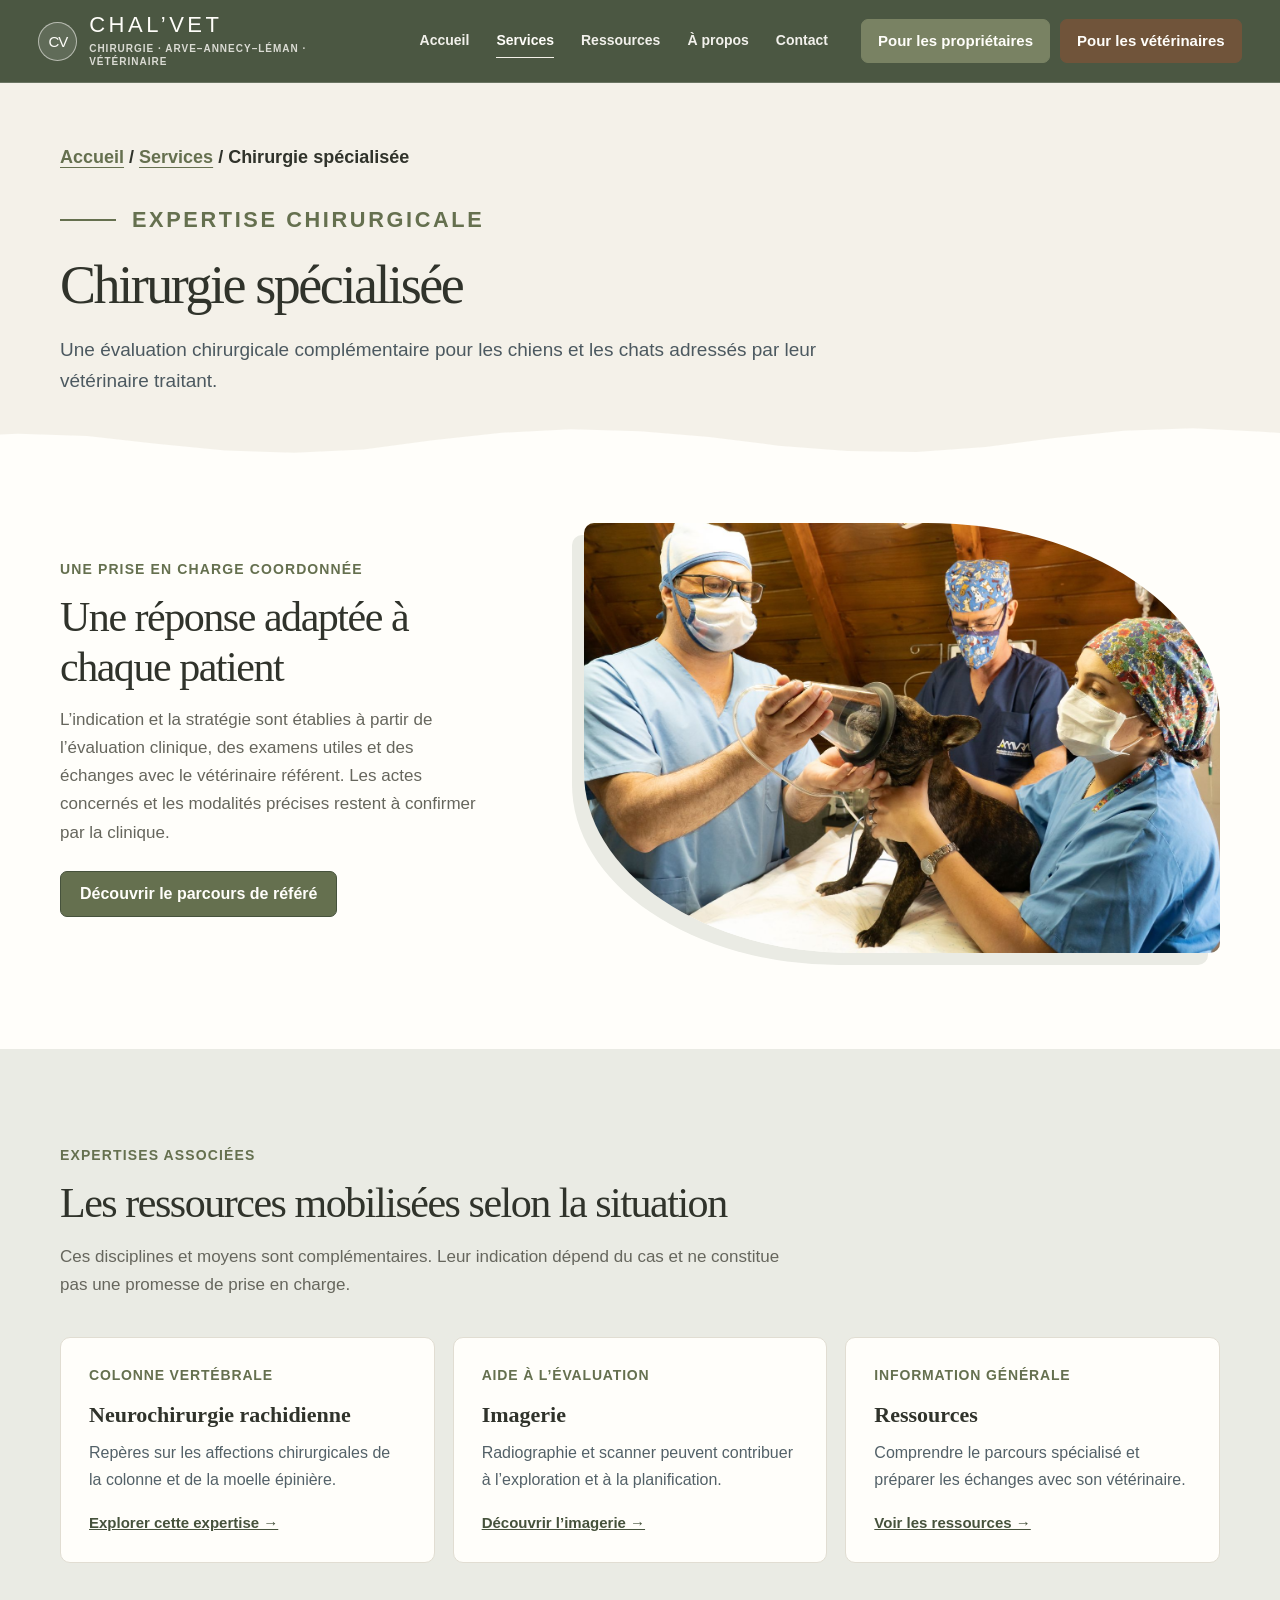
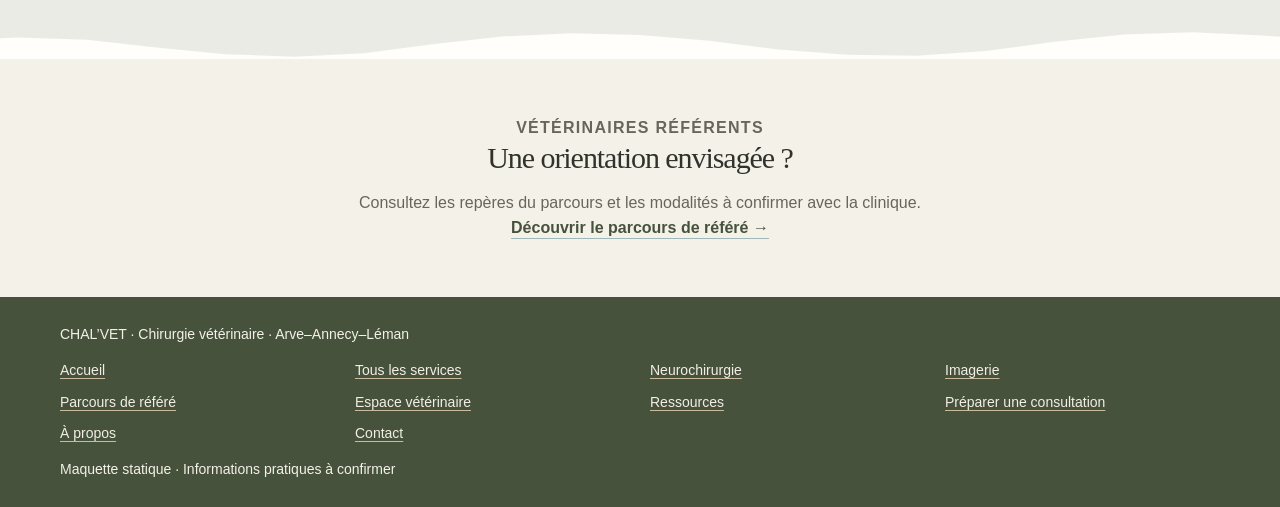
==== Wireframes/Chirurgie spécialisée/index.html @ 5a0411f8 "feat: ajouter la maquette du site CHAL’VET Co-authored-by: Copilot <223556219+Copilot@users.noreply." ====
<!doctype html>
<html lang="fr">
<head>
  <meta charset="utf-8"><meta name="viewport" content="width=device-width, initial-scale=1">
  <meta name="description" content="Découvrez l’expertise en chirurgie spécialisée de CHAL’VET et les repères du parcours de référé.">
  <title>Chirurgie spécialisée — CHAL’VET | Maquette</title><link rel="stylesheet" href="../../Assets/wireframe.css">
</head>
<body>
  <a class="skip-link" href="#contenu">Aller au contenu</a>
  <div class="page-shell">
    <header class="site-header"><div class="container header-inner">
      <a class="brand" href="../Page%20d'accueil/index.html" aria-label="CHAL’VET — Accueil"><span class="brand-symbol" aria-hidden="true">CV</span><span><span class="brand-name">CHAL’VET</span><span class="brand-caption">Chirurgie · Arve–Annecy–Léman · Vétérinaire</span></span></a>
      <nav class="main-nav" aria-label="Navigation principale">
        <a class="nav-link" href="../Page%20d'accueil/index.html">Accueil</a><a class="nav-link" href="../Services/index.html" aria-current="page">Services</a><a class="nav-link" href="../Ressources/index.html">Ressources</a><a class="nav-link" href="../À%20propos/index.html">À propos</a><a class="nav-link" href="../Contact/index.html">Contact</a>
      </nav>
        <nav class="header-actions" aria-label="Accès par profil">
          <a class="nav-owner-cta" href="../Prendre%20RDV/index.html">Pour les propriétaires</a>
          <a class="nav-cta" href="../Référer%20un%20cas/index.html">Pour les vétérinaires</a>
        </nav>
    </div></header>
    <main id="contenu">
      <section class="page-hero"><div class="container"><p class="breadcrumbs"><a href="../Page%20d'accueil/index.html">Accueil</a> / <a href="../Services/index.html">Services</a> / Chirurgie spécialisée</p><p class="eyebrow">Expertise chirurgicale</p><h1>Chirurgie spécialisée</h1><p class="lead">Une évaluation chirurgicale complémentaire pour les chiens et les chats adressés par leur vétérinaire traitant.</p></div></section>
      <section class="section"><div class="container split">
        <div><p class="eyebrow">Une prise en charge coordonnée</p><h2>Une réponse adaptée à chaque patient</h2><p class="section-intro">L’indication et la stratégie sont établies à partir de l’évaluation clinique, des examens utiles et des échanges avec le vétérinaire référent. Les actes concernés et les modalités précises restent à confirmer par la clinique.</p><p class="action-spacing"><a class="button" href="../Référer%20un%20cas/index.html">Découvrir le parcours de référé</a></p></div>
        <img class="photo-panel" src="../../Assets/Images/preparation-chirurgie-chien.jpg" alt="Une équipe vétérinaire prépare un chien pour une intervention.">
      </div></section>
      <section class="section section-soft"><div class="container"><div class="section-heading"><p class="eyebrow">Expertises associées</p><h2>Les ressources mobilisées selon la situation</h2><p class="section-intro">Ces disciplines et moyens sont complémentaires. Leur indication dépend du cas et ne constitue pas une promesse de prise en charge.</p></div>
        <div class="card-grid">
          <article class="content-panel"><span class="card-kicker">COLONNE VERTÉBRALE</span><h3>Neurochirurgie rachidienne</h3><p>Repères sur les affections chirurgicales de la colonne et de la moelle épinière.</p><a class="card-link" href="../Neurochirurgie/index.html">Explorer cette expertise →</a></article>
          <article class="content-panel"><span class="card-kicker">AIDE À L’ÉVALUATION</span><h3>Imagerie</h3><p>Radiographie et scanner peuvent contribuer à l’exploration et à la planification.</p><a class="card-link" href="../Imagerie/index.html">Découvrir l’imagerie →</a></article>
          <article class="content-panel"><span class="card-kicker">INFORMATION GÉNÉRALE</span><h3>Ressources</h3><p>Comprendre le parcours spécialisé et préparer les échanges avec son vétérinaire.</p><a class="card-link" href="../Ressources/index.html">Voir les ressources →</a></article>
        </div>
      </div></section>
      <section class="contact-band"><div class="container"><p class="eyebrow">Vétérinaires référents</p><h2>Une orientation envisagée&nbsp;?</h2><p>Consultez les repères du parcours et les modalités à confirmer avec la clinique.</p><p class="action-spacing-tight"><a class="text-link" href="../Référer%20un%20cas/index.html">Découvrir le parcours de référé →</a></p></div></section>
    </main>
    <footer class="site-footer"><div class="container footer-inner"><p>CHAL’VET · Chirurgie vétérinaire · Arve–Annecy–Léman</p><nav class="footer-nav" aria-label="Navigation secondaire"><a href="../Page%20d'accueil/index.html">Accueil</a><a href="../Services/index.html">Tous les services</a><a href="../Neurochirurgie/index.html">Neurochirurgie</a><a href="../Imagerie/index.html">Imagerie</a><a href="../Référer%20un%20cas/index.html">Parcours de référé</a><a href="../Espace%20professionnel/index.html">Espace vétérinaire</a><a href="../Ressources/index.html">Ressources</a><a href="../Prendre%20RDV/index.html">Préparer une consultation</a><a href="../À%20propos/index.html">À propos</a><a href="../Contact/index.html">Contact</a></nav><p>Maquette statique · Informations pratiques à confirmer</p></div></footer>
  </div>
</body></html>
---- Assets/wireframe.css ----
:root {
  color-scheme: light;
  --ink: #30332b;
  --petrol: #65704f;
  --petrol-dark: #46523c;
  --mist: #eeece3;
  --paper: #f4f1e9;
  --white: #fffefa;
  --muted: #66665d;
  --line: #e1ddd2;
  --accent: #987653;
  --accent-soft: #efe7db;
  --sunlit: #d9cfb3;
  --sage-dark: #46513a;
  --sage-light: #eaebe4;
  --brown-ink: #70543a;
  --page-width: 1160px;
  --radius: 10px;
  font-family: "Optima", "Candara", "Segoe UI", sans-serif;
  color: var(--ink);
  background: var(--paper);
  scroll-behavior: smooth;
}

* { box-sizing: border-box; }
body { min-width: 320px; margin: 0; background: var(--white); }
a { color: inherit; }
img { display: block; max-width: 100%; }
.page-shell { overflow: clip; }
.container { width: min(var(--page-width), calc(100% - 64px)); margin-inline: auto; }
.skip-link {
  position: fixed; z-index: 100; top: 8px; left: 8px; padding: 12px 16px;
  transform: translateY(-150%); border-radius: 6px; background: var(--ink); color: var(--white);
}
.skip-link:focus { transform: translateY(0); }

.site-header {
  position: sticky; z-index: 20; top: 0; border-bottom: 1px solid rgba(255,253,249,.18);
  background: rgba(70,82,60,.97); color: var(--white); backdrop-filter: blur(16px) saturate(120%);
}
.site-header .header-inner {
  width: 100%; padding-inline: clamp(20px, 3vw, 48px);
  min-height: 82px; display: grid; grid-template-columns: 1fr auto 1fr; align-items: center; gap: 22px;
}
.brand { display: flex; align-items: center; gap: 12px; justify-self: start; text-decoration: none; }
.brand-symbol {
  width: 39px; height: 39px; display: grid; place-items: center; border: 1px solid rgba(255,253,249,.55);
  border-radius: 50%; background: rgba(255,253,249,.12); color: var(--white);
  font: 500 15px/1 "Segoe UI", sans-serif; letter-spacing: -.08em;
}
.brand-name { display: block; font: 400 22px/1 "Century Gothic", "Segoe UI", sans-serif; letter-spacing: .16em; }
.brand-caption {
  display: block; margin-top: 6px; color: rgba(255,253,249,.8); font: 600 10px/1.35 "Segoe UI", sans-serif;
  letter-spacing: .1em; text-transform: uppercase;
}
.main-nav { display: flex; align-items: center; gap: 5px; }
.header-actions { display: flex; align-items: center; justify-self: end; gap: 10px; }
.nav-link {
  display: inline-flex; min-height: 42px; align-items: center; padding: 0 11px;
  border-radius: 6px; color: rgba(255,253,249,.93); font: 600 14px/1.25 "Segoe UI", sans-serif;
  text-decoration: none; white-space: nowrap;
}
.nav-link:hover { background: rgba(255,253,249,.12); color: var(--white); }
.nav-link[aria-current="page"] {
  position: relative; background: transparent; color: var(--white);
}
.nav-link[aria-current="page"]::after {
  position: absolute; right: 11px; bottom: 4px; left: 11px; height: 1px;
  background: var(--paper); content: "";
}
.nav-cta, .nav-owner-cta, .button {
  display: inline-flex; min-height: 46px; align-items: center; justify-content: center;
  padding: 0 19px; border: 1px solid var(--petrol-dark); border-radius: 7px;
  background: var(--petrol); color: var(--white); font: 700 16px/1.25 "Segoe UI", sans-serif;
  text-decoration: none; text-align: center;
  transition: background-color .22s ease, border-color .22s ease, transform .22s ease, box-shadow .22s ease;
}
.nav-cta { border-color: var(--brown-ink); background: var(--brown-ink); white-space: nowrap; }
.nav-owner-cta { border-color: #798263; background: #798263; white-space: nowrap; }
.nav-cta, .nav-owner-cta { min-height: 44px; padding-inline: 16px; font-size: 15px; }
.nav-cta[aria-current="page"], .nav-owner-cta[aria-current="page"] {
  box-shadow: inset 0 -1px 0 rgba(255,253,249,.9);
}
.nav-cta:hover, .nav-owner-cta:hover, .button:hover { transform: translateY(-2px); border-color: var(--sage-dark); background: var(--sage-dark); box-shadow: 0 8px 20px rgba(33,40,26,.2); }
.nav-cta:hover { border-color: #684a31; background: #684a31; }
.nav-owner-cta:hover { border-color: #626b4e; background: #626b4e; }
.button-secondary {
  border-color: var(--accent); background: transparent; color: var(--brown-ink);
}
.button-secondary:hover { background: var(--accent-soft); }
.text-link {
  color: var(--petrol-dark); font: 700 16px/1.5 "Segoe UI", sans-serif;
  text-decoration-color: #9fb7b7; text-underline-offset: 5px;
  transition: color .2s ease, text-decoration-color .2s ease;
}
.text-link:hover { color: var(--brown-ink); text-decoration-color: currentColor; }

.eyebrow {
  margin: 0 0 14px; color: var(--petrol); font: 700 14px/1.45 "Segoe UI", sans-serif;
  letter-spacing: .08em; text-transform: uppercase;
}
h1, h2, h3, p { margin-top: 0; }
h1, h2, h3, .card-title { font-family: "Palatino Linotype", "Book Antiqua", Georgia, serif; }
h1 {
  max-width: 740px; margin-bottom: 20px; font-size: clamp(40px, 5.1vw, 56px);
  font-weight: 500; line-height: 1.08; letter-spacing: -.045em;
}
h2 { margin-bottom: 14px; font-size: clamp(30px, 3.5vw, 42px); font-weight: 500; line-height: 1.18; letter-spacing: -.035em; }
h3 { margin-bottom: 10px; font-size: 22px; font-weight: 600; line-height: 1.25; }
.lead { max-width: 720px; color: #4c5960; font-size: 19px; line-height: 1.65; }
.section-intro { max-width: 720px; margin-bottom: 0; color: var(--muted); font-size: 17px; line-height: 1.65; }
.section-heading { max-width: 720px; margin-bottom: 38px; }
.section { position: relative; isolation: isolate; overflow: clip; padding: 96px 0; background-color: var(--white); }
main > .page-hero + .section { padding-top: 68px; }
.section > .container { position: relative; z-index: 1; }
.section-soft {
  background: var(--sage-light);
}
.section-petrol { background: var(--petrol-dark); color: var(--white); }
.section-petrol .eyebrow { color: #f3eee5; }
.section-petrol .section-intro { color: #f0eee5; }
.section-petrol .text-link { color: #f3eee5; text-decoration-color: #cabb9f; }
.hero, .page-hero {
  position: relative; isolation: isolate; overflow: hidden;
  background: var(--paper);
}
.hero { padding: 78px 0 92px; }
.page-hero { padding: 70px 0 86px; }
.hero > .container, .page-hero > .container { position: relative; z-index: 1; }
.hero::after, .page-hero::after, .section-soft::after, .section-petrol::after, .founder-card::after {
  position: absolute; z-index: 0; right: -4%; bottom: -1px; left: -4%; height: 48px;
  background: var(--white);
  clip-path: polygon(0 100%,0 60%,5% 54%,10% 59%,15% 75%,20% 89%,25% 94%,30% 87%,35% 68%,40% 52%,45% 45%,50% 49%,55% 61%,60% 79%,65% 90%,70% 92%,75% 82%,80% 63%,85% 48%,90% 43%,95% 50%,100% 60%,100% 100%);
  content: ""; animation: wave-drift 16s ease-in-out infinite alternate;
}
.hero-grid { display: grid; grid-template-columns: minmax(0, 1.08fr) minmax(300px, .92fr); align-items: center; gap: clamp(42px, 7vw, 92px); }
.page-hero-grid { display: grid; grid-template-columns: minmax(0,1.08fr) minmax(280px,.92fr); align-items: center; gap: clamp(36px,6vw,76px); }
.page-hero-grid .breadcrumbs { grid-column: 1 / -1; }
.page-hero-grid .hero-image { object-position: center 68%; }
.hero-grid > div:last-child, .page-hero-grid > div:last-child { position: relative; isolation: isolate; padding: 14px 16px 0 0; }
.hero-grid > div:last-child::before, .page-hero-grid > div:last-child::before {
  position: absolute; z-index: 1; inset: 10px 22px 46px 26px;
  border: 1px solid rgba(152,118,83,.55); border-radius: 48% 52% 12px 12px / 28% 34% 12px 12px;
  content: ""; pointer-events: none; transform: translate(12px,10px);
}
.hero-copy { max-width: 620px; margin-bottom: 27px; color: #4c5960; font-size: 18px; line-height: 1.65; }
.hero-actions { display: flex; flex-wrap: wrap; align-items: center; gap: 14px 22px; }
.action-spacing { margin: 24px 0 0; }
.action-spacing-tight { margin: 18px 0 0; }
.hero-image {
  width: 100%; height: 390px; object-fit: cover; object-position: center 45%;
  border-radius: 48% 52% 12px 12px / 28% 34% 12px 12px;
  box-shadow: 0 20px 42px rgba(48,51,43,.12);
}
.image-caption { margin: 10px 0 0; color: var(--muted); font: 14px/1.5 "Segoe UI", sans-serif; text-align: right; }
.proof-strip { position: relative; z-index: 1; border-bottom: 1px solid var(--line); background: var(--white); }
.proof-grid { display: grid; grid-template-columns: repeat(3,1fr); }
.proof-item { min-height: 104px; display: flex; align-items: center; gap: 14px; padding: 20px 24px; border-right: 1px solid var(--line); }
.proof-item:first-child { padding-left: 0; }
.proof-item:last-child { padding-right: 0; border-right: 0; }
.proof-mark { width: 34px; height: 34px; flex: 0 0 34px; display: grid; place-items: center; border: 1px solid #b9ccca; border-radius: 50%; color: var(--petrol); font: 700 11px/1 "Segoe UI",sans-serif; }
.proof-item p { margin: 0; font-size: 14px; font-weight: 600; line-height: 1.45; }
.card-grid { display: grid; grid-template-columns: repeat(3,minmax(0,1fr)); gap: 18px; }
.card-link-wrapper { display: block; min-width: 0; height: 100%; color: inherit; text-decoration: none; }
.card { height: 100%; overflow: hidden; border: 1px solid var(--line); border-radius: 14px; background: var(--white); box-shadow: 0 8px 26px rgba(33,54,56,.045); transition: transform .28s ease, box-shadow .28s ease, border-color .28s ease; }
.card-link-wrapper:hover .card, .card-link-wrapper:focus-visible .card { transform: translateY(-6px); border-color: #b6a181; box-shadow: 0 18px 38px rgba(52,56,45,.14); }
.card-link-wrapper:focus-visible { border-radius: 14px; outline: 3px solid var(--petrol-dark); outline-offset: 5px; }
.card-body { padding: 24px; }
.card-title { margin: 0 0 12px; font-size: 28px; }
.card p { margin-bottom: 0; color: var(--muted); font-size: 16px; line-height: 1.65; }
.card-kicker { display: block; margin-bottom: 16px; color: var(--petrol); font: 700 14px/1.4 "Segoe UI",sans-serif; letter-spacing: .06em; }
.card-image {
  display: block; width: 100%; height: 210px; margin: 0;
  border-radius: 13px 13px 0 0; object-fit: cover; transition: transform .65s cubic-bezier(.2,.75,.25,1);
}
.expertise-card-grid .card-image { height: 80px; }
.card-link-wrapper:hover .card-image, .card-link-wrapper:focus-visible .card-image { transform: scale(1.055); }
.card-link { display: flex; align-items: center; justify-content: space-between; gap: 16px; margin-top: 18px; color: var(--petrol-dark); font: 700 15px/1.45 "Segoe UI",sans-serif; }
.card-arrow { position: relative; display: grid; width: 34px; height: 34px; flex: 0 0 34px; place-items: center; border-radius: 50%; color: var(--brown-ink); font-size: 20px; transition: color .25s ease, transform .3s ease; }
.card-arrow::before { position: absolute; inset: 50%; z-index: 0; border: 1px solid rgba(162,125,88,.55); border-radius: 50%; background: var(--accent-soft); content: ""; opacity: 0; transform: translate(-50%,-50%) scale(.65); transition: opacity .25s ease, transform .3s ease; }
.card-arrow span { position: relative; z-index: 1; }
.card-link-wrapper:hover .card-arrow, .card-link-wrapper:focus-visible .card-arrow { color: var(--brown-ink); transform: translateX(4px); }
.card-link-wrapper:hover .card-arrow::before, .card-link-wrapper:focus-visible .card-arrow::before { opacity: 1; transform: translate(-50%,-50%) scale(1); }
.split { display: grid; grid-template-columns: minmax(240px,.8fr) minmax(0,1.2fr); align-items: center; gap: clamp(40px,8vw,100px); }
.photo-panel {
  width: 100%; height: 430px; min-height: 330px; border-radius: 46% 10px 42% 10px;
  box-shadow: 12px 12px 0 var(--accent-soft); object-fit: cover;
}
.split > .photo-panel:last-child { border-radius: 10px 46% 10px 42%; box-shadow: -12px 12px 0 var(--sage-light); }
.photo-panel-referral { object-position: center 38%; }
.steps { display: grid; grid-template-columns: repeat(2,minmax(0,1fr)); gap: 14px; }
.step-note { grid-column: 1 / -1; }
.step { min-height: 160px; padding: 21px; border: 1px solid var(--line); border-radius: var(--radius); background: var(--white); }
.step-number { width: 30px; height: 30px; display: grid; place-items: center; margin-bottom: 17px; border-radius: 50%; background: var(--mist); color: var(--petrol); font: 700 14px/1 "Segoe UI",sans-serif; }
.step h3 { font-size: 20px; }
.step p { margin: 0; color: var(--muted); font-size: 16px; line-height: 1.55; }
.note { margin: 14px 0 0; color: var(--muted); font: 14px/1.55 "Segoe UI",sans-serif; }
.callout { display: grid; grid-template-columns: 1fr auto; align-items: center; gap: 28px; padding: 34px 38px; border: 1px solid #d5d8cb; border-radius: 16px; background: var(--sage-light); }
.callout h2 { margin-bottom: 8px; font-size: 25px; }
.callout p { max-width: 690px; margin-bottom: 0; color: #46565c; font-size: 16px; line-height: 1.6; }
.founder-card { position: relative; isolation: isolate; overflow: hidden; padding: 92px 0; background: var(--petrol-dark); color: var(--white); }
.founder-card .section-intro { margin-bottom: 24px; color: #f3eee5; }
.founder-card .text-link { color: var(--paper); text-decoration-color: var(--accent); }
.founder-mark { min-height: 310px; display: grid; place-items: center; border: 1px solid rgba(255,255,255,.18); border-radius: 140px 140px 10px 10px; background: #394332; color: #e6e8df; font: 500 46px/1 "Century Gothic","Segoe UI",sans-serif; letter-spacing: .12em; }
.founder-portrait {
  width: 100%; height: 360px; object-fit: contain; object-position: center bottom;
  border-radius: 140px 140px 10px 10px; background: var(--paper);
}
.contact-band { padding: 56px 0; background: var(--paper); text-align: center; }
.contact-band h2 { font-size: 30px; }
.contact-band p { margin: 0; color: var(--muted); font-size: 16px; line-height: 1.6; }
.contact-heading { margin-bottom: 14px; font-size: 30px; }
.contact-intro { margin-bottom: 24px; }
.site-footer { padding: 26px 0; background: var(--ink); color: #d6dcde; font: 14px/1.6 "Segoe UI",sans-serif; }
.site-footer { background: var(--petrol-dark); color: var(--paper); }
.footer-inner { display: grid; grid-template-columns: 1fr; gap: 14px; align-items: center; }
.footer-inner p { margin: 0; }
.footer-nav { display: grid; grid-template-columns: repeat(4,minmax(0,1fr)); gap: 9px 20px; }
.footer-inner a { color: #f3eee5; text-decoration-color: #cabb9f; text-underline-offset: 3px; }
.footer-nav a[aria-current="page"] { color: var(--white); text-decoration-color: var(--accent); text-decoration-thickness: 2px; }
.breadcrumbs { margin: 0 0 22px; color: var(--muted); font: 14px/1.5 "Segoe UI",sans-serif; }
.page-hero .breadcrumbs {
  margin-bottom: 34px; color: var(--ink); font: 600 18px/1.4 "Segoe UI",sans-serif;
}
.page-hero .breadcrumbs a { color: var(--petrol); text-underline-offset: 4px; }
.page-hero .eyebrow {
  display: flex; align-items: center; gap: 16px; margin-bottom: 20px;
  font-size: clamp(18px, 1.7vw, 23px); letter-spacing: .12em;
}
.page-hero .eyebrow::before { width: 56px; height: 2px; flex: 0 0 auto; background: currentColor; content: ""; }
.page-hero { padding: 62px 0 58px; background: var(--paper); }
.page-hero h1 { max-width: 860px; font-size: clamp(38px,4.7vw,54px); }
.page-hero .lead { max-width: 780px; margin-bottom: 0; }
.content-grid { display: grid; grid-template-columns: repeat(2,minmax(0,1fr)); gap: 20px; }
.content-panel { padding: 28px; border: 1px solid var(--line); border-radius: var(--radius); background: var(--white); }
.content-panel p:last-child { margin-bottom: 0; }
.faq-layout { display: grid; grid-template-columns: minmax(240px,.8fr) minmax(0,1.2fr); gap: clamp(40px,8vw,100px); align-items: start; }
.faq-layout .section-heading { margin-bottom: 0; }
.faq-list { border-top: 1px solid var(--line); }
.faq-item { border-bottom: 1px solid var(--line); }
.faq-item summary { position: relative; padding: 20px 44px 20px 0; color: var(--ink); font: 600 18px/1.45 "Segoe UI",sans-serif; cursor: pointer; list-style: none; }
.faq-item summary::-webkit-details-marker { display: none; }
.faq-item summary::after { content: "+"; position: absolute; top: 17px; right: 4px; color: var(--petrol-dark); font: 400 25px/1 "Segoe UI",sans-serif; }
.faq-item[open] summary::after { content: "−"; }
.faq-item p { max-width: 680px; margin: 0; padding: 0 40px 20px 0; color: #536168; font-size: 16px; line-height: 1.7; }
.content-panel p, .prose p, .prose li { color: #536168; font-size: 16px; line-height: 1.72; }
.referral-layout { display: grid; grid-template-columns: minmax(220px,.72fr) minmax(0,1.28fr); align-items: start; gap: clamp(32px,6vw,76px); }
.referral-intro { position: sticky; top: 130px; }
.form-notice { margin-top: 28px; padding: 20px; border-left: 4px solid var(--accent); border-radius: 0 8px 8px 0; background: var(--accent-soft); }
.form-notice strong { display: block; margin-bottom: 8px; font: 700 16px/1.4 "Segoe UI",sans-serif; }
.form-notice p { margin: 0; color: #46565c; font-size: 15px; line-height: 1.6; }
.referral-form-mockup { display: grid; gap: 16px; }
.referral-form-mockup fieldset { min-width: 0; margin: 0; padding: 22px; border: 0; border-radius: var(--radius); background: var(--paper); }
.referral-form-mockup legend { width: 100%; padding: 0 0 16px; color: var(--ink); font: 700 17px/1.4 "Segoe UI",sans-serif; }
.form-grid { display: grid; grid-template-columns: repeat(2,minmax(0,1fr)); gap: 16px 20px; }
.form-field { display: grid; align-content: start; gap: 7px; min-width: 0; }
.form-field-wide { grid-column: 1 / -1; }
.form-field label { color: var(--ink); font: 600 14px/1.4 "Segoe UI",sans-serif; }
.form-field input, .form-field select, .form-field textarea {
  width: 100%; min-height: 44px; padding: 10px 12px; border: 1px solid #9ca5a4;
  border-radius: 6px; background: var(--white); color: var(--ink); font: 16px/1.45 "Segoe UI",sans-serif;
}
.form-field textarea { min-height: 112px; resize: vertical; }
.form-field input::placeholder, .form-field textarea::placeholder { color: #637078; opacity: 1; }
.referral-form-mockup fieldset:disabled { opacity: 1; }
.referral-form-mockup fieldset:disabled input,
.referral-form-mockup fieldset:disabled select,
.referral-form-mockup fieldset:disabled textarea { color: #46535a; background: #fff; cursor: not-allowed; }
.field-hint { color: #536168; font: 14px/1.5 "Segoe UI",sans-serif; }
.form-actions { display: flex; flex-wrap: wrap; align-items: center; gap: 12px 18px; }
.form-actions .button:disabled { border-color: #637078; background: #637078; cursor: not-allowed; }
.prose { max-width: 780px; }
.prose h2 { margin-top: 38px; font-size: 29px; }
.prose ul { padding-left: 22px; }
.credential-row { display: flex; flex-wrap: wrap; gap: 10px; margin: 22px 0; }
.credential { padding: 9px 13px; border: 1px solid #b9ccca; border-radius: 999px; background: var(--mist); color: var(--petrol-dark); font: 600 14px/1.3 "Segoe UI",sans-serif; }
.contact-grid { display: grid; grid-template-columns: .9fr 1.1fr; gap: 22px; align-items: start; }
.contact-list { display: grid; gap: 12px; }
.contact-row { padding: 19px 21px; border: 1px solid var(--line); border-radius: 8px; background: var(--white); }
.contact-row strong { display: block; margin-bottom: 5px; font: 700 14px/1.4 "Segoe UI",sans-serif; }
.contact-row span { color: var(--muted); font-size: 16px; line-height: 1.5; }
.map-placeholder { min-height: 330px; display: grid; place-items: center; padding: 25px; border: 1px dashed var(--accent); border-radius: var(--radius); background: var(--sage-light); color: var(--muted); font: 600 14px/1.6 "Segoe UI",sans-serif; text-align: center; }

:where(a, button, input, textarea, select):focus-visible {
  outline: 3px solid var(--petrol-dark);
  outline-offset: 3px;
}

section[id], main[id] { scroll-margin-top: 110px; }

@media (prefers-reduced-motion: reduce) {
  :root { scroll-behavior: auto; }
  *, *::before, *::after { animation-duration: .01ms !important; animation-iteration-count: 1 !important; scroll-behavior: auto !important; transition-duration: .01ms !important; }
}

@keyframes hero-float {
  from { transform: translate3d(0,-8px,0) rotate(-3deg); }
  to { transform: translate3d(-14px,12px,0) rotate(3deg); }
}
@keyframes orbit-drift {
  from { transform: translate3d(0,-10px,0) rotate(-5deg); }
  to { transform: translate3d(-18px,14px,0) rotate(5deg); }
}
@keyframes wave-drift {
  from { transform: translate3d(-.25%,0,0) scaleX(1); }
  to { transform: translate3d(.25%,0,0) scaleX(1.015); }
}
@keyframes section-reveal {
  from { opacity: .45; translate: 0 32px; }
  to { opacity: 1; translate: 0 0; }
}
@supports (animation-timeline: view()) {
  .card, .step, .content-panel {
    animation: section-reveal linear both;
    animation-timeline: view();
    animation-range: entry 0% entry 28%;
  }
}

@media (max-width: 1100px) {
  .site-header .header-inner { grid-template-columns: 1fr auto; gap: 8px 16px; padding-block: 12px; }
  .main-nav { grid-column: 1 / -1; grid-row: 2; flex-wrap: wrap; justify-content: center; }
  .nav-link { padding-inline: 10px; }
}
@media (max-width: 640px) {
  .site-header .header-inner { grid-template-columns: 1fr; }
  .header-actions { justify-self: stretch; flex-wrap: wrap; }
  .header-actions > a { flex: 1 1 160px; }
  .main-nav { grid-row: 3; justify-content: flex-start; }
}
@media (max-width: 760px) {
  .container { width: min(var(--page-width), calc(100% - 38px)); }
  .header-inner { min-height: 0; }
  .main-nav { gap: 4px; }
  .nav-link { min-height: 44px; padding-inline: 9px; }
  .nav-cta, .nav-owner-cta { min-height: 44px; margin-left: 0; padding-inline: 14px; }
  .hero { padding: 48px 0 52px; }
  .hero-grid, .page-hero-grid, .split, .founder-grid, .faq-layout, .referral-layout { grid-template-columns: 1fr; gap: 30px; }
  .page-hero-grid .breadcrumbs { grid-column: auto; }
  .page-hero-grid .hero-image { height: 310px; max-width: 520px; }
  .referral-intro { position: static; }
  .hero-image { height: 310px; max-width: 520px; }
  .proof-grid { grid-template-columns: 1fr; padding-block: 8px; }
  .proof-item, .proof-item:first-child, .proof-item:last-child { min-height: 67px; padding: 12px 0; border-right: 0; border-bottom: 1px solid var(--line); }
  .proof-item:last-child { border-bottom: 0; }
  .section { padding: 58px 0; }
  main > .page-hero + .section { padding-top: 48px; }
  .section-heading { margin-bottom: 27px; }
  .card-grid { grid-template-columns: 1fr; }
  .card-image { height: 230px; }
  .photo-panel { min-height: 280px; max-height: 370px; }
  .callout { grid-template-columns: 1fr; gap: 18px; padding: 23px; }
  .callout .button { justify-self: start; }
  .contact-grid { grid-template-columns: 1fr; }
  .founder-mark { min-height: 250px; max-width: 400px; }
  .footer-inner { grid-template-columns: 1fr; gap: 12px; }
  .footer-nav { grid-template-columns: repeat(2,minmax(0,1fr)); gap: 8px 14px; }
}
@media (max-width: 480px) {
  .brand-name { font-size: 20px; }
  .brand-caption { max-width: 230px; font-size: 10px; }
  .hero-actions { align-items: flex-start; flex-direction: column; }
  .steps, .content-grid { grid-template-columns: 1fr; }
  .faq-item summary { font-size: 17px; }
  .referral-form-mockup fieldset { padding: 18px; }
  .form-grid { grid-template-columns: 1fr; gap: 14px; }
  .form-field-wide { grid-column: auto; }
  .nav-link { padding-inline: 7px; }
  .step { min-height: 0; }
  .step-number { margin-bottom: 12px; }
  .page-hero { padding: 45px 0; }
}
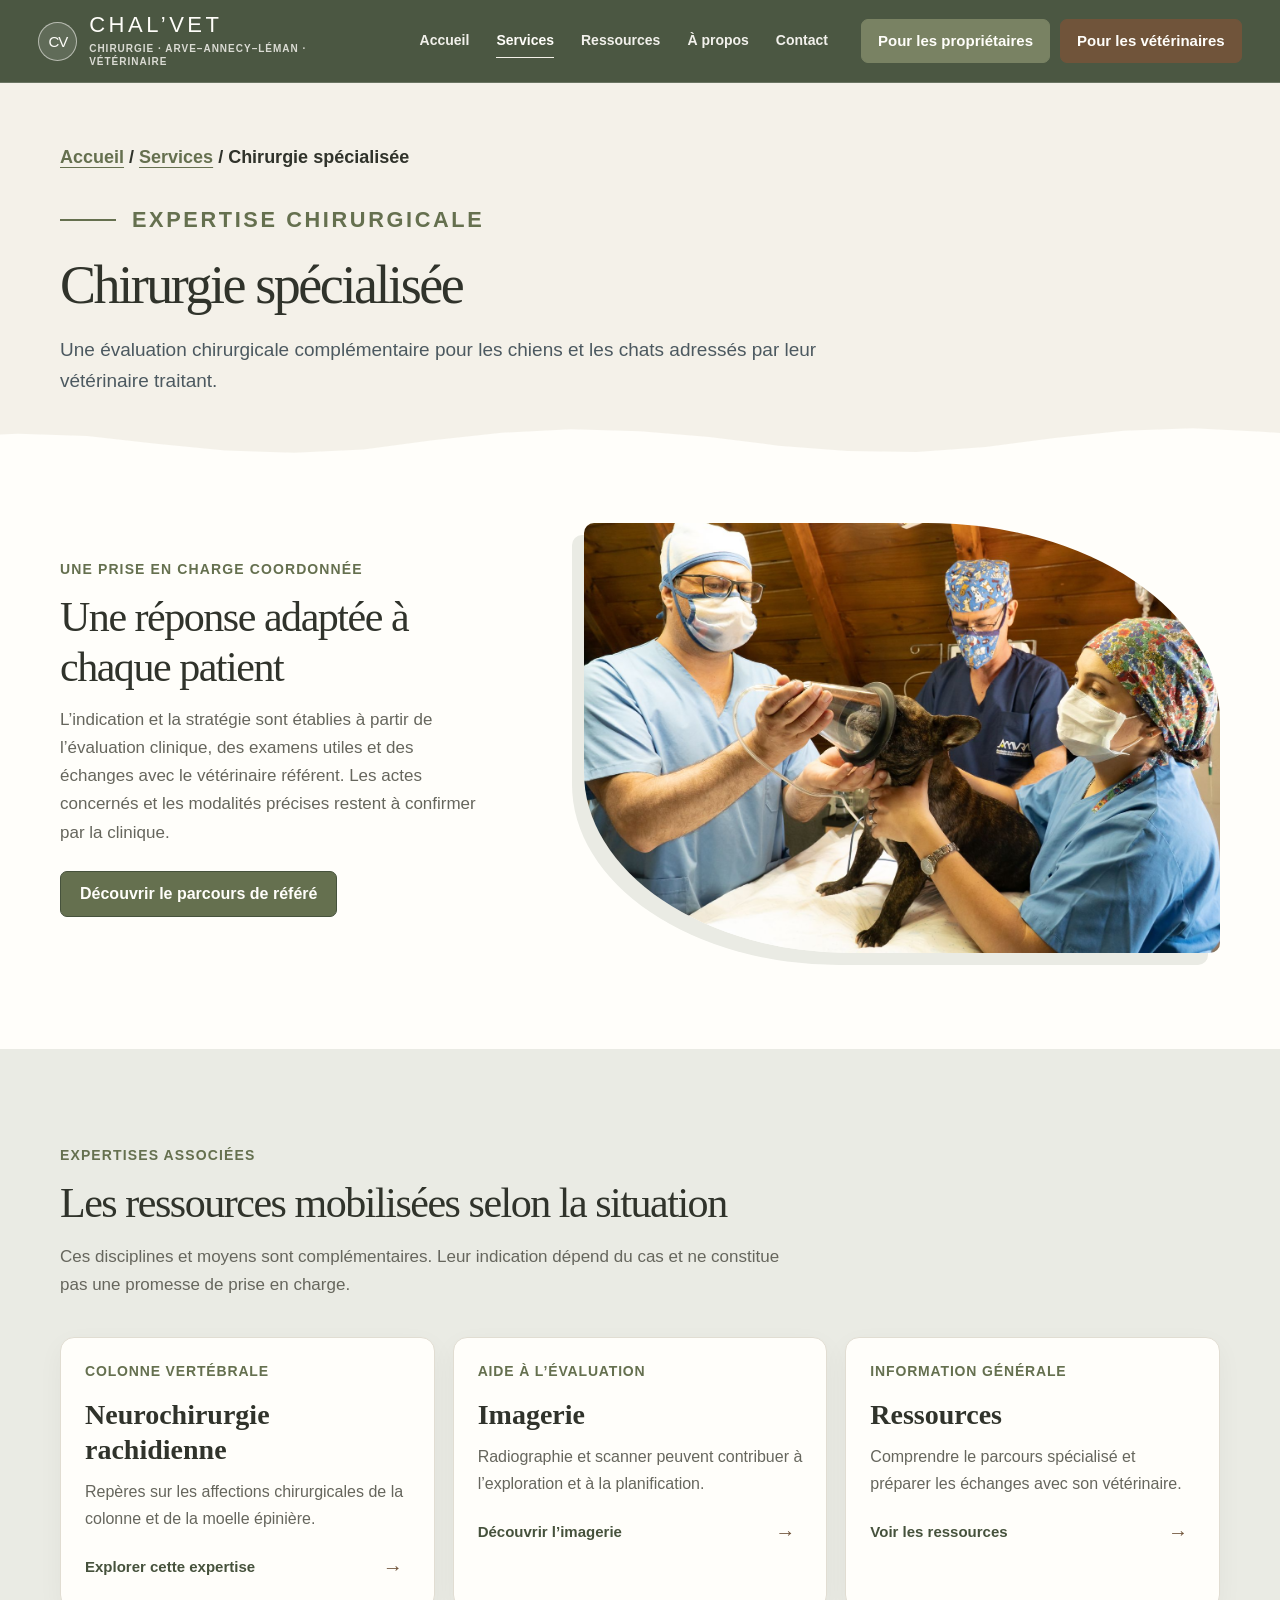
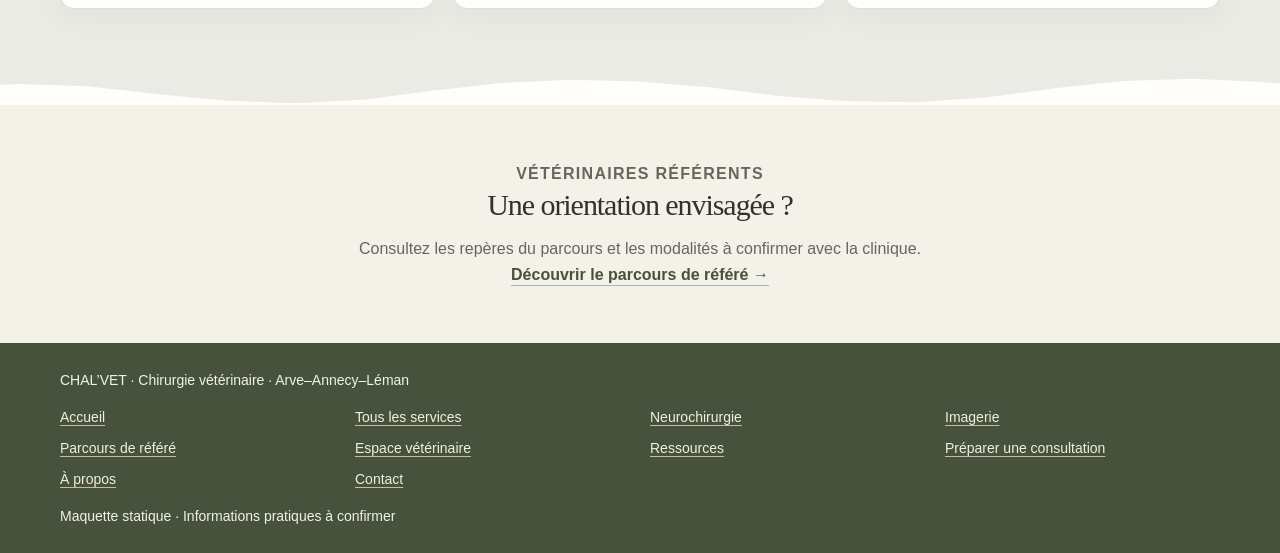
==== commit 516e8eaa: "push modif 2" ====
--- a/Wireframes/Chirurgie spécialisée/index.html
+++ b/Wireframes/Chirurgie spécialisée/index.html
@@ -14,25 +14,52 @@
         <a class="nav-link" href="../Page%20d'accueil/index.html">Accueil</a><a class="nav-link" href="../Services/index.html" aria-current="page">Services</a><a class="nav-link" href="../Ressources/index.html">Ressources</a><a class="nav-link" href="../À%20propos/index.html">À propos</a><a class="nav-link" href="../Contact/index.html">Contact</a>
       </nav>
         <nav class="header-actions" aria-label="Accès par profil">
-          <a class="nav-owner-cta" href="../Prendre%20RDV/index.html">Pour les propriétaires</a>
-          <a class="nav-cta" href="../Référer%20un%20cas/index.html">Pour les vétérinaires</a>
+          <a class="nav-owner-cta" href="../pour-les-proprietaires/index.html">Pour les propriétaires</a>
+          <a class="nav-cta" href="../pour-les-veterinaires/index.html">Pour les vétérinaires</a>
         </nav>
     </div></header>
     <main id="contenu">
       <section class="page-hero"><div class="container"><p class="breadcrumbs"><a href="../Page%20d'accueil/index.html">Accueil</a> / <a href="../Services/index.html">Services</a> / Chirurgie spécialisée</p><p class="eyebrow">Expertise chirurgicale</p><h1>Chirurgie spécialisée</h1><p class="lead">Une évaluation chirurgicale complémentaire pour les chiens et les chats adressés par leur vétérinaire traitant.</p></div></section>
       <section class="section"><div class="container split">
-        <div><p class="eyebrow">Une prise en charge coordonnée</p><h2>Une réponse adaptée à chaque patient</h2><p class="section-intro">L’indication et la stratégie sont établies à partir de l’évaluation clinique, des examens utiles et des échanges avec le vétérinaire référent. Les actes concernés et les modalités précises restent à confirmer par la clinique.</p><p class="action-spacing"><a class="button" href="../Référer%20un%20cas/index.html">Découvrir le parcours de référé</a></p></div>
+        <div><p class="eyebrow">Une prise en charge coordonnée</p><h2>Une réponse adaptée à chaque patient</h2><p class="section-intro">L’indication et la stratégie sont établies à partir de l’évaluation clinique, des examens utiles et des échanges avec le vétérinaire référent. Les actes concernés et les modalités précises restent à confirmer par la clinique.</p><p class="action-spacing"><a class="button" href="../pour-les-veterinaires/index.html">Découvrir le parcours de référé</a></p></div>
         <img class="photo-panel" src="../../Assets/Images/preparation-chirurgie-chien.jpg" alt="Une équipe vétérinaire prépare un chien pour une intervention.">
       </div></section>
       <section class="section section-soft"><div class="container"><div class="section-heading"><p class="eyebrow">Expertises associées</p><h2>Les ressources mobilisées selon la situation</h2><p class="section-intro">Ces disciplines et moyens sont complémentaires. Leur indication dépend du cas et ne constitue pas une promesse de prise en charge.</p></div>
         <div class="card-grid">
-          <article class="content-panel"><span class="card-kicker">COLONNE VERTÉBRALE</span><h3>Neurochirurgie rachidienne</h3><p>Repères sur les affections chirurgicales de la colonne et de la moelle épinière.</p><a class="card-link" href="../Neurochirurgie/index.html">Explorer cette expertise →</a></article>
-          <article class="content-panel"><span class="card-kicker">AIDE À L’ÉVALUATION</span><h3>Imagerie</h3><p>Radiographie et scanner peuvent contribuer à l’exploration et à la planification.</p><a class="card-link" href="../Imagerie/index.html">Découvrir l’imagerie →</a></article>
-          <article class="content-panel"><span class="card-kicker">INFORMATION GÉNÉRALE</span><h3>Ressources</h3><p>Comprendre le parcours spécialisé et préparer les échanges avec son vétérinaire.</p><a class="card-link" href="../Ressources/index.html">Voir les ressources →</a></article>
+          <a class="card-link-wrapper" href="../Neurochirurgie/index.html" aria-label="Découvrir la neurochirurgie rachidienne">
+            <article class="card">
+              <div class="card-body">
+                <span class="card-kicker">COLONNE VERTÉBRALE</span>
+                <h3 class="card-title">Neurochirurgie rachidienne</h3>
+                <p>Repères sur les affections chirurgicales de la colonne et de la moelle épinière.</p>
+                <span class="card-link"><span>Explorer cette expertise</span><span class="card-arrow" aria-hidden="true"><span>→</span></span></span>
+              </div>
+            </article>
+          </a>
+          <a class="card-link-wrapper" href="../Imagerie/index.html" aria-label="Découvrir l'imagerie">
+            <article class="card">
+              <div class="card-body">
+                <span class="card-kicker">AIDE À L’ÉVALUATION</span>
+                <h3 class="card-title">Imagerie</h3>
+                <p>Radiographie et scanner peuvent contribuer à l’exploration et à la planification.</p>
+                <span class="card-link"><span>Découvrir l’imagerie</span><span class="card-arrow" aria-hidden="true"><span>→</span></span></span>
+              </div>
+            </article>
+          </a>
+          <a class="card-link-wrapper" href="../Ressources/index.html" aria-label="Découvrir les ressources">
+            <article class="card">
+              <div class="card-body">
+                <span class="card-kicker">INFORMATION GÉNÉRALE</span>
+                <h3 class="card-title">Ressources</h3>
+                <p>Comprendre le parcours spécialisé et préparer les échanges avec son vétérinaire.</p>
+                <span class="card-link"><span>Voir les ressources</span><span class="card-arrow" aria-hidden="true"><span>→</span></span></span>
+              </div>
+            </article>
+          </a>
         </div>
       </div></section>
-      <section class="contact-band"><div class="container"><p class="eyebrow">Vétérinaires référents</p><h2>Une orientation envisagée&nbsp;?</h2><p>Consultez les repères du parcours et les modalités à confirmer avec la clinique.</p><p class="action-spacing-tight"><a class="text-link" href="../Référer%20un%20cas/index.html">Découvrir le parcours de référé →</a></p></div></section>
+      <section class="contact-band"><div class="container"><p class="eyebrow">Vétérinaires référents</p><h2>Une orientation envisagée&nbsp;?</h2><p>Consultez les repères du parcours et les modalités à confirmer avec la clinique.</p><p class="action-spacing-tight"><a class="text-link" href="../pour-les-veterinaires/index.html">Découvrir le parcours de référé →</a></p></div></section>
     </main>
-    <footer class="site-footer"><div class="container footer-inner"><p>CHAL’VET · Chirurgie vétérinaire · Arve–Annecy–Léman</p><nav class="footer-nav" aria-label="Navigation secondaire"><a href="../Page%20d'accueil/index.html">Accueil</a><a href="../Services/index.html">Tous les services</a><a href="../Neurochirurgie/index.html">Neurochirurgie</a><a href="../Imagerie/index.html">Imagerie</a><a href="../Référer%20un%20cas/index.html">Parcours de référé</a><a href="../Espace%20professionnel/index.html">Espace vétérinaire</a><a href="../Ressources/index.html">Ressources</a><a href="../Prendre%20RDV/index.html">Préparer une consultation</a><a href="../À%20propos/index.html">À propos</a><a href="../Contact/index.html">Contact</a></nav><p>Maquette statique · Informations pratiques à confirmer</p></div></footer>
+    <footer class="site-footer"><div class="container footer-inner"><p>CHAL’VET · Chirurgie vétérinaire · Arve–Annecy–Léman</p><nav class="footer-nav" aria-label="Navigation secondaire"><a href="../Page%20d'accueil/index.html">Accueil</a><a href="../Services/index.html">Tous les services</a><a href="../Neurochirurgie/index.html">Neurochirurgie</a><a href="../Imagerie/index.html">Imagerie</a><a href="../pour-les-veterinaires/index.html">Parcours de référé</a><a href="../Espace%20professionnel/index.html">Espace vétérinaire</a><a href="../Ressources/index.html">Ressources</a><a href="../Préparer%20une%20consultation/index.html">Préparer une consultation</a><a href="../À%20propos/index.html">À propos</a><a href="../Contact/index.html">Contact</a></nav><p>Maquette statique · Informations pratiques à confirmer</p></div></footer>
   </div>
 </body></html>
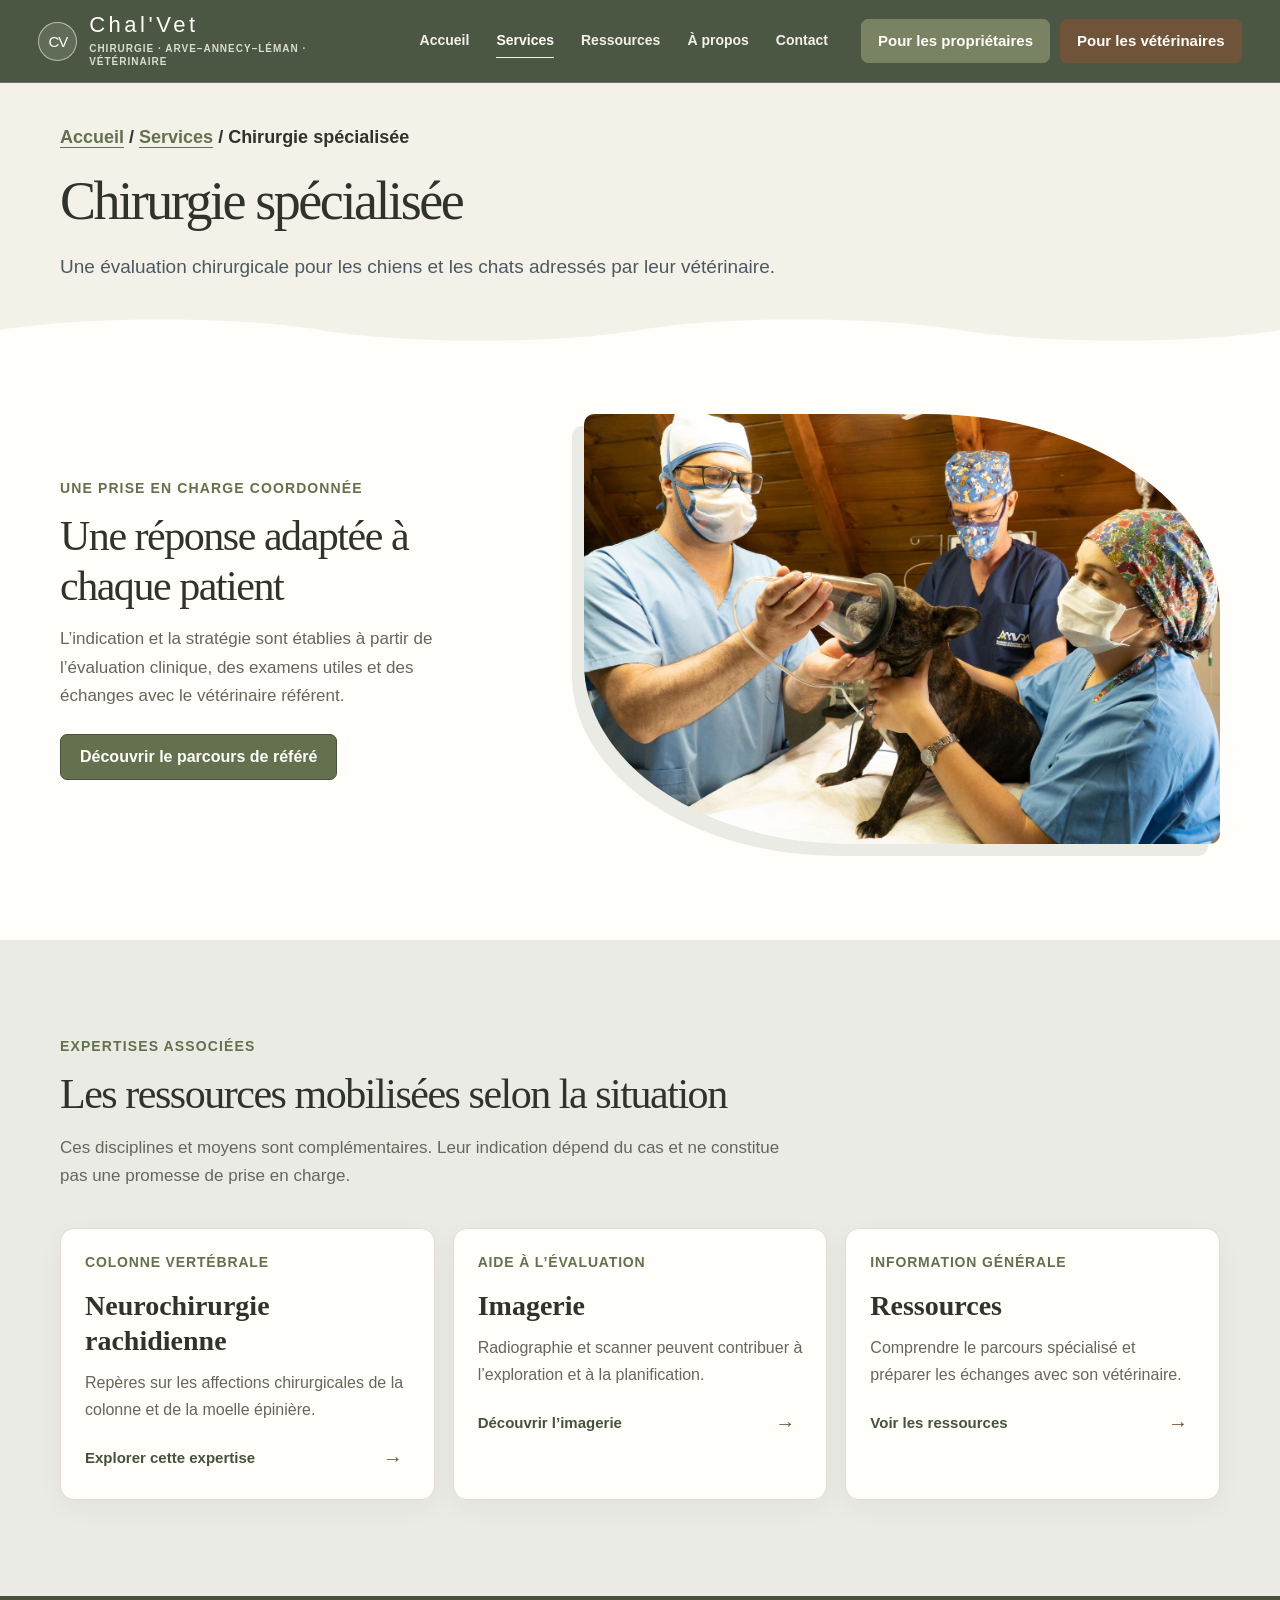
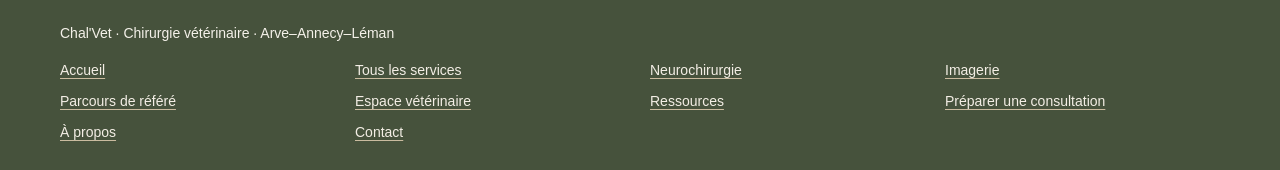
==== commit c443d5be: "push modif 03/11/2026" ====
--- a/Wireframes/Chirurgie spécialisée/index.html
+++ b/Wireframes/Chirurgie spécialisée/index.html
@@ -2,14 +2,14 @@
 <html lang="fr">
 <head>
   <meta charset="utf-8"><meta name="viewport" content="width=device-width, initial-scale=1">
-  <meta name="description" content="Découvrez l’expertise en chirurgie spécialisée de CHAL’VET et les repères du parcours de référé.">
-  <title>Chirurgie spécialisée — CHAL’VET | Maquette</title><link rel="stylesheet" href="../../Assets/wireframe.css">
+  <meta name="description" content="Découvrez l’expertise en chirurgie spécialisée de Chal'Vet et les repères du parcours de référé.">
+  <title>Chirurgie spécialisée — Chal'Vet</title><link rel="stylesheet" href="../../Assets/wireframe.css">
 </head>
 <body>
   <a class="skip-link" href="#contenu">Aller au contenu</a>
   <div class="page-shell">
     <header class="site-header"><div class="container header-inner">
-      <a class="brand" href="../Page%20d'accueil/index.html" aria-label="CHAL’VET — Accueil"><span class="brand-symbol" aria-hidden="true">CV</span><span><span class="brand-name">CHAL’VET</span><span class="brand-caption">Chirurgie · Arve–Annecy–Léman · Vétérinaire</span></span></a>
+      <a class="brand" href="../Page%20d'accueil/index.html" aria-label="Chal'Vet — Accueil"><span class="brand-symbol" aria-hidden="true">CV</span><span><span class="brand-name">Chal'Vet</span><span class="brand-caption">Chirurgie · Arve–Annecy–Léman · Vétérinaire</span></span></a>
       <nav class="main-nav" aria-label="Navigation principale">
         <a class="nav-link" href="../Page%20d'accueil/index.html">Accueil</a><a class="nav-link" href="../Services/index.html" aria-current="page">Services</a><a class="nav-link" href="../Ressources/index.html">Ressources</a><a class="nav-link" href="../À%20propos/index.html">À propos</a><a class="nav-link" href="../Contact/index.html">Contact</a>
       </nav>
@@ -19,9 +19,9 @@
         </nav>
     </div></header>
     <main id="contenu">
-      <section class="page-hero"><div class="container"><p class="breadcrumbs"><a href="../Page%20d'accueil/index.html">Accueil</a> / <a href="../Services/index.html">Services</a> / Chirurgie spécialisée</p><p class="eyebrow">Expertise chirurgicale</p><h1>Chirurgie spécialisée</h1><p class="lead">Une évaluation chirurgicale complémentaire pour les chiens et les chats adressés par leur vétérinaire traitant.</p></div></section>
+      <section class="page-hero"><div class="container"><p class="breadcrumbs"><a href="../Page%20d'accueil/index.html">Accueil</a> / <a href="../Services/index.html">Services</a> / Chirurgie spécialisée</p><h1>Chirurgie spécialisée</h1><p class="lead">Une évaluation chirurgicale pour les chiens et les chats adressés par leur vétérinaire.</p></div></section>
       <section class="section"><div class="container split">
-        <div><p class="eyebrow">Une prise en charge coordonnée</p><h2>Une réponse adaptée à chaque patient</h2><p class="section-intro">L’indication et la stratégie sont établies à partir de l’évaluation clinique, des examens utiles et des échanges avec le vétérinaire référent. Les actes concernés et les modalités précises restent à confirmer par la clinique.</p><p class="action-spacing"><a class="button" href="../pour-les-veterinaires/index.html">Découvrir le parcours de référé</a></p></div>
+        <div><p class="eyebrow">Une prise en charge coordonnée</p><h2>Une réponse adaptée à chaque patient</h2><p class="section-intro">L’indication et la stratégie sont établies à partir de l’évaluation clinique, des examens utiles et des échanges avec le vétérinaire référent.</p><p class="action-spacing"><a class="button" href="../pour-les-veterinaires/index.html">Découvrir le parcours de référé</a></p></div>
         <img class="photo-panel" src="../../Assets/Images/preparation-chirurgie-chien.jpg" alt="Une équipe vétérinaire prépare un chien pour une intervention.">
       </div></section>
       <section class="section section-soft"><div class="container"><div class="section-heading"><p class="eyebrow">Expertises associées</p><h2>Les ressources mobilisées selon la situation</h2><p class="section-intro">Ces disciplines et moyens sont complémentaires. Leur indication dépend du cas et ne constitue pas une promesse de prise en charge.</p></div>
@@ -58,8 +58,7 @@
           </a>
         </div>
       </div></section>
-      <section class="contact-band"><div class="container"><p class="eyebrow">Vétérinaires référents</p><h2>Une orientation envisagée&nbsp;?</h2><p>Consultez les repères du parcours et les modalités à confirmer avec la clinique.</p><p class="action-spacing-tight"><a class="text-link" href="../pour-les-veterinaires/index.html">Découvrir le parcours de référé →</a></p></div></section>
     </main>
-    <footer class="site-footer"><div class="container footer-inner"><p>CHAL’VET · Chirurgie vétérinaire · Arve–Annecy–Léman</p><nav class="footer-nav" aria-label="Navigation secondaire"><a href="../Page%20d'accueil/index.html">Accueil</a><a href="../Services/index.html">Tous les services</a><a href="../Neurochirurgie/index.html">Neurochirurgie</a><a href="../Imagerie/index.html">Imagerie</a><a href="../pour-les-veterinaires/index.html">Parcours de référé</a><a href="../Espace%20professionnel/index.html">Espace vétérinaire</a><a href="../Ressources/index.html">Ressources</a><a href="../Préparer%20une%20consultation/index.html">Préparer une consultation</a><a href="../À%20propos/index.html">À propos</a><a href="../Contact/index.html">Contact</a></nav><p>Maquette statique · Informations pratiques à confirmer</p></div></footer>
+    <footer class="site-footer"><div class="container footer-inner"><p>Chal'Vet · Chirurgie vétérinaire · Arve–Annecy–Léman</p><nav class="footer-nav" aria-label="Navigation secondaire"><a href="../Page%20d'accueil/index.html">Accueil</a><a href="../Services/index.html">Tous les services</a><a href="../Neurochirurgie/index.html">Neurochirurgie</a><a href="../Imagerie/index.html">Imagerie</a><a href="../pour-les-veterinaires/index.html">Parcours de référé</a><a href="../Espace%20professionnel/index.html">Espace vétérinaire</a><a href="../Ressources/index.html">Ressources</a><a href="../Préparer%20une%20consultation/index.html">Préparer une consultation</a><a href="../À%20propos/index.html">À propos</a><a href="../Contact/index.html">Contact</a></nav></div></footer>
   </div>
 </body></html>
--- a/Assets/wireframe.css
+++ b/Assets/wireframe.css
@@ -124,24 +124,27 @@
   position: relative; isolation: isolate; overflow: hidden;
   background: var(--paper);
 }
-.hero { padding: 78px 0 92px; }
-.page-hero { padding: 70px 0 86px; }
+.hero { padding: 56px 0 64px; }
 .hero > .container, .page-hero > .container { position: relative; z-index: 1; }
 .hero::after, .page-hero::after, .section-soft::after, .section-petrol::after, .founder-card::after {
-  position: absolute; z-index: 0; right: -4%; bottom: -1px; left: -4%; height: 48px;
+  position: absolute; z-index: 0; bottom: -1px; left: 0; width: 100%; height: 34px;
   background: var(--white);
-  clip-path: polygon(0 100%,0 60%,5% 54%,10% 59%,15% 75%,20% 89%,25% 94%,30% 87%,35% 68%,40% 52%,45% 45%,50% 49%,55% 61%,60% 79%,65% 90%,70% 92%,75% 82%,80% 63%,85% 48%,90% 43%,95% 50%,100% 60%,100% 100%);
-  content: ""; animation: wave-drift 16s ease-in-out infinite alternate;
-}
+  mask-image: url("data:image/svg+xml,%3Csvg xmlns='http://www.w3.org/2000/svg' viewBox='0 0 1000 48' preserveAspectRatio='none'%3E%3Cpath d='M0 24 C62.5 4 187.5 4 250 24 S437.5 44 500 24 S687.5 4 750 24 S937.5 44 1000 24 V48 H0 Z' fill='black'/%3E%3C/svg%3E");
+  mask-size: 100% 100%; mask-repeat: no-repeat;
+  pointer-events: none;
+  content: "";
+}
+.section-soft:last-child::after { content: none; }
+.section-soft:has(+ .founder-card)::after { background: var(--petrol-dark); }
+.section-no-wave::after { content: none; }
 .hero-grid { display: grid; grid-template-columns: minmax(0, 1.08fr) minmax(300px, .92fr); align-items: center; gap: clamp(42px, 7vw, 92px); }
 .page-hero-grid { display: grid; grid-template-columns: minmax(0,1.08fr) minmax(280px,.92fr); align-items: center; gap: clamp(36px,6vw,76px); }
 .page-hero-grid .breadcrumbs { grid-column: 1 / -1; }
 .page-hero-grid .hero-image { object-position: center 68%; }
-.hero-grid > div:last-child, .page-hero-grid > div:last-child { position: relative; isolation: isolate; padding: 14px 16px 0 0; }
-.hero-grid > div:last-child::before, .page-hero-grid > div:last-child::before {
-  position: absolute; z-index: 1; inset: 10px 22px 46px 26px;
-  border: 1px solid rgba(152,118,83,.55); border-radius: 48% 52% 12px 12px / 28% 34% 12px 12px;
-  content: ""; pointer-events: none; transform: translate(12px,10px);
+.hero-visual {
+  width: 100%; max-width: 520px; justify-self: center; padding: 10px;
+  border: 1px solid var(--accent); border-radius: 36% 64% 42% 58% / 44% 38% 62% 56%;
+  background: var(--sage-light); box-shadow: 0 20px 42px rgba(48,51,43,.12);
 }
 .hero-copy { max-width: 620px; margin-bottom: 27px; color: #4c5960; font-size: 18px; line-height: 1.65; }
 .hero-actions { display: flex; flex-wrap: wrap; align-items: center; gap: 14px 22px; }
@@ -149,8 +152,7 @@
 .action-spacing-tight { margin: 18px 0 0; }
 .hero-image {
   width: 100%; height: 390px; object-fit: cover; object-position: center 45%;
-  border-radius: 48% 52% 12px 12px / 28% 34% 12px 12px;
-  box-shadow: 0 20px 42px rgba(48,51,43,.12);
+  border-radius: inherit;
 }
 .image-caption { margin: 10px 0 0; color: var(--muted); font: 14px/1.5 "Segoe UI", sans-serif; text-align: right; }
 .proof-strip { position: relative; z-index: 1; border-bottom: 1px solid var(--line); background: var(--white); }
@@ -169,6 +171,26 @@
 .card-title { margin: 0 0 12px; font-size: 28px; }
 .card p { margin-bottom: 0; color: var(--muted); font-size: 16px; line-height: 1.65; }
 .card-kicker { display: block; margin-bottom: 16px; color: var(--petrol); font: 700 14px/1.4 "Segoe UI",sans-serif; letter-spacing: .06em; }
+.resources-page > .section { padding-block: 48px; }
+.resources-page .content-grid { gap: 24px; }
+.resources-page .card-body { display: flex; flex-direction: column; height: 100%; padding: 28px; }
+.resources-page .card-link { margin-top: auto; padding-top: 24px; }
+.resources-page .card-link > span[aria-hidden] {
+  display: grid; place-items: center; flex: 0 0 32px; height: 32px;
+  border: 1px solid currentColor; border-radius: 50%;
+}
+.resource-owner .card, .resource-vet .card {
+  border: 1px solid transparent; border-radius: 14px 14px 48px 14px; color: var(--white);
+}
+.resource-owner .card { background: var(--petrol); }
+.resource-vet .card { background: var(--brown-ink); }
+.resource-owner .card-kicker, .resource-owner .card-link, .resource-owner .card p,
+.resource-vet .card-kicker, .resource-vet .card-link, .resource-vet .card p { color: var(--white); }
+.resource-owner .card-title, .resource-vet .card-title { font-size: clamp(28px, 3vw, 36px); }
+.resource-practical .card { background: var(--sage-light); box-shadow: none; }
+.resource-practical .card-kicker { color: var(--petrol-dark); }
+.resource-neutral .card { background: var(--paper); box-shadow: none; }
+.resources-page .section-heading { margin-bottom: 24px; }
 .card-image {
   display: block; width: 100%; height: 210px; margin: 0;
   border-radius: 13px 13px 0 0; object-fit: cover; transition: transform .65s cubic-bezier(.2,.75,.25,1);
@@ -203,12 +225,16 @@
 .founder-card .text-link { color: var(--paper); text-decoration-color: var(--accent); }
 .founder-mark { min-height: 310px; display: grid; place-items: center; border: 1px solid rgba(255,255,255,.18); border-radius: 140px 140px 10px 10px; background: #394332; color: #e6e8df; font: 500 46px/1 "Century Gothic","Segoe UI",sans-serif; letter-spacing: .12em; }
 .founder-portrait {
-  width: 100%; height: 360px; object-fit: contain; object-position: center bottom;
-  border-radius: 140px 140px 10px 10px; background: var(--paper);
-}
-.contact-band { padding: 56px 0; background: var(--paper); text-align: center; }
-.contact-band h2 { font-size: 30px; }
-.contact-band p { margin: 0; color: var(--muted); font-size: 16px; line-height: 1.6; }
+  width: 100%; max-width: 400px; height: 380px; justify-self: center;
+  padding: 20px 26px 0; object-fit: contain; object-position: center bottom;
+  border: 1px solid var(--accent); border-radius: 50% / 42%;
+  background: radial-gradient(ellipse at 50% 30%, var(--white), var(--sage-light));
+  box-shadow: 0 14px 32px rgba(48,51,43,.1);
+}
+.founder-portrait-editorial {
+  border-radius: 28px 28px 88px 28px;
+  background: linear-gradient(145deg, var(--paper), var(--sage-light));
+}
 .contact-heading { margin-bottom: 14px; font-size: 30px; }
 .contact-intro { margin-bottom: 24px; }
 .site-footer { padding: 26px 0; background: var(--ink); color: #d6dcde; font: 14px/1.6 "Segoe UI",sans-serif; }
@@ -220,18 +246,15 @@
 .footer-nav a[aria-current="page"] { color: var(--white); text-decoration-color: var(--accent); text-decoration-thickness: 2px; }
 .breadcrumbs { margin: 0 0 22px; color: var(--muted); font: 14px/1.5 "Segoe UI",sans-serif; }
 .page-hero .breadcrumbs {
-  margin-bottom: 34px; color: var(--ink); font: 600 18px/1.4 "Segoe UI",sans-serif;
+  margin-bottom: 22px; color: var(--ink); font: 600 18px/1.4 "Segoe UI",sans-serif;
 }
 .page-hero .breadcrumbs a { color: var(--petrol); text-underline-offset: 4px; }
-.page-hero .eyebrow {
-  display: flex; align-items: center; gap: 16px; margin-bottom: 20px;
-  font-size: clamp(18px, 1.7vw, 23px); letter-spacing: .12em;
-}
-.page-hero .eyebrow::before { width: 56px; height: 2px; flex: 0 0 auto; background: currentColor; content: ""; }
-.page-hero { padding: 62px 0 58px; background: var(--paper); }
+.page-hero { padding: 42px 0 64px; background: var(--paper); }
 .page-hero h1 { max-width: 860px; font-size: clamp(38px,4.7vw,54px); }
+.page-hero h1:last-child { margin-bottom: 0; }
 .page-hero .lead { max-width: 780px; margin-bottom: 0; }
 .content-grid { display: grid; grid-template-columns: repeat(2,minmax(0,1fr)); gap: 20px; }
+.contact-profile-grid { grid-auto-rows: 1fr; }
 .content-panel { padding: 28px; border: 1px solid var(--line); border-radius: var(--radius); background: var(--white); }
 .content-panel p:last-child { margin-bottom: 0; }
 .faq-layout { display: grid; grid-template-columns: minmax(240px,.8fr) minmax(0,1.2fr); gap: clamp(40px,8vw,100px); align-items: start; }
@@ -269,12 +292,24 @@
 .field-hint { color: #536168; font: 14px/1.5 "Segoe UI",sans-serif; }
 .form-actions { display: flex; flex-wrap: wrap; align-items: center; gap: 12px 18px; }
 .form-actions .button:disabled { border-color: #637078; background: #637078; cursor: not-allowed; }
+.form-actions .button, .confirmation-dialog .button { cursor: pointer; }
+.confirmation-dialog {
+  width: min(460px, calc(100% - 38px)); max-height: calc(100% - 38px); padding: 36px;
+  border: 1px solid var(--line); border-radius: var(--radius); background: var(--white);
+  color: var(--ink); text-align: center; box-shadow: 0 20px 60px rgba(48,51,43,.25);
+}
+.confirmation-dialog::backdrop { background: rgba(48,51,43,.6); }
+.confirmation-dialog h2 { margin-bottom: 26px; font-size: 30px; }
+.confirmation-icon {
+  display: grid; place-items: center; width: 60px; height: 60px; margin: 0 auto 22px;
+  border-radius: 50%; background: var(--sage-light); color: var(--petrol-dark); font-size: 32px;
+}
 .prose { max-width: 780px; }
 .prose h2 { margin-top: 38px; font-size: 29px; }
 .prose ul { padding-left: 22px; }
 .credential-row { display: flex; flex-wrap: wrap; gap: 10px; margin: 22px 0; }
 .credential { padding: 9px 13px; border: 1px solid #b9ccca; border-radius: 999px; background: var(--mist); color: var(--petrol-dark); font: 600 14px/1.3 "Segoe UI",sans-serif; }
-.contact-grid { display: grid; grid-template-columns: .9fr 1.1fr; gap: 22px; align-items: start; }
+.contact-grid { display: grid; grid-template-columns: .9fr 1.1fr; gap: 22px; align-items: center; }
 .contact-list { display: grid; gap: 12px; }
 .contact-row { padding: 19px 21px; border: 1px solid var(--line); border-radius: 8px; background: var(--white); }
 .contact-row strong { display: block; margin-bottom: 5px; font: 700 14px/1.4 "Segoe UI",sans-serif; }
@@ -300,10 +335,6 @@
 @keyframes orbit-drift {
   from { transform: translate3d(0,-10px,0) rotate(-5deg); }
   to { transform: translate3d(-18px,14px,0) rotate(5deg); }
-}
-@keyframes wave-drift {
-  from { transform: translate3d(-.25%,0,0) scaleX(1); }
-  to { transform: translate3d(.25%,0,0) scaleX(1.015); }
 }
 @keyframes section-reveal {
   from { opacity: .45; translate: 0 32px; }
@@ -329,12 +360,13 @@
   .main-nav { grid-row: 3; justify-content: flex-start; }
 }
 @media (max-width: 760px) {
+  .contact-profile-grid { grid-template-columns: 1fr; }
   .container { width: min(var(--page-width), calc(100% - 38px)); }
   .header-inner { min-height: 0; }
   .main-nav { gap: 4px; }
   .nav-link { min-height: 44px; padding-inline: 9px; }
   .nav-cta, .nav-owner-cta { min-height: 44px; margin-left: 0; padding-inline: 14px; }
-  .hero { padding: 48px 0 52px; }
+  .hero { padding: 48px 0 60px; }
   .hero-grid, .page-hero-grid, .split, .founder-grid, .faq-layout, .referral-layout { grid-template-columns: 1fr; gap: 30px; }
   .page-hero-grid .breadcrumbs { grid-column: auto; }
   .page-hero-grid .hero-image { height: 310px; max-width: 520px; }
@@ -368,5 +400,33 @@
   .nav-link { padding-inline: 7px; }
   .step { min-height: 0; }
   .step-number { margin-bottom: 12px; }
-  .page-hero { padding: 45px 0; }
-}
+  .page-hero { padding: 32px 0 60px; }
+}
+
+@media print {
+  @page { margin: 15mm; }
+  body { min-width: 0; background: #fff; color: #000; }
+  .page-shell { overflow: visible; }
+  body:has(#formulaire-referer) .site-header,
+  body:has(#formulaire-referer) .site-footer,
+  body:has(#formulaire-referer) .skip-link,
+  body:has(#formulaire-referer) main > :not(#formulaire-referer),
+  #formulaire-referer .form-actions,
+  #referral-confirmation { display: none !important; }
+  #formulaire-referer { padding: 0; overflow: visible; }
+  #formulaire-referer .container { width: 100%; }
+  #formulaire-referer .referral-layout { display: block; }
+  #formulaire-referer .referral-intro { position: static; margin-bottom: 20px; }
+  #formulaire-referer h2 { font-size: 24pt; }
+  #formulaire-referer .section-intro { font-size: 11pt; color: #000; }
+  #formulaire-referer .referral-form-mockup { display: block; }
+  #formulaire-referer fieldset {
+    margin-bottom: 12px; padding: 12px; border: 1px solid #999; background: #fff;
+    break-inside: avoid;
+  }
+  #formulaire-referer .form-grid { grid-template-columns: repeat(2, minmax(0, 1fr)); gap: 12px; }
+  #formulaire-referer .form-field-wide { grid-column: 1 / -1; }
+  #formulaire-referer input,
+  #formulaire-referer select,
+  #formulaire-referer textarea { color: #000; background: #fff; opacity: 1; }
+}
